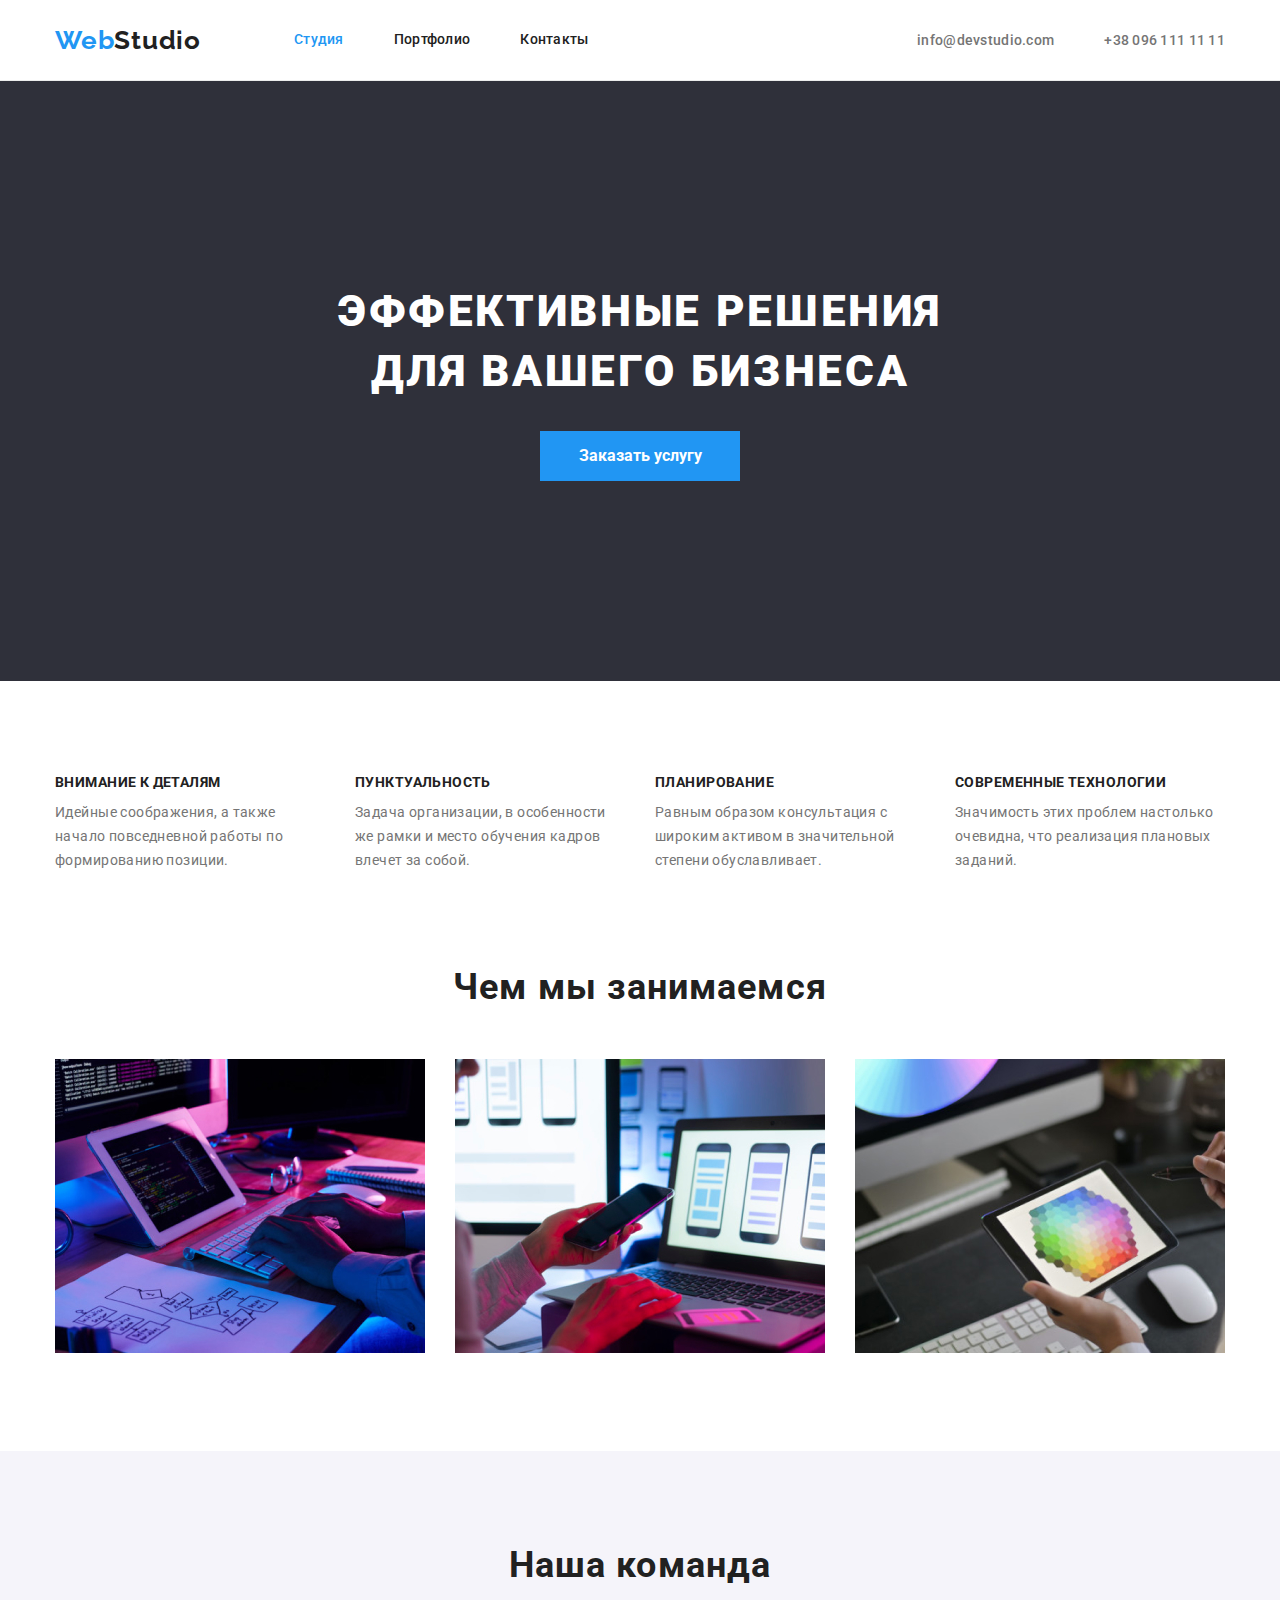
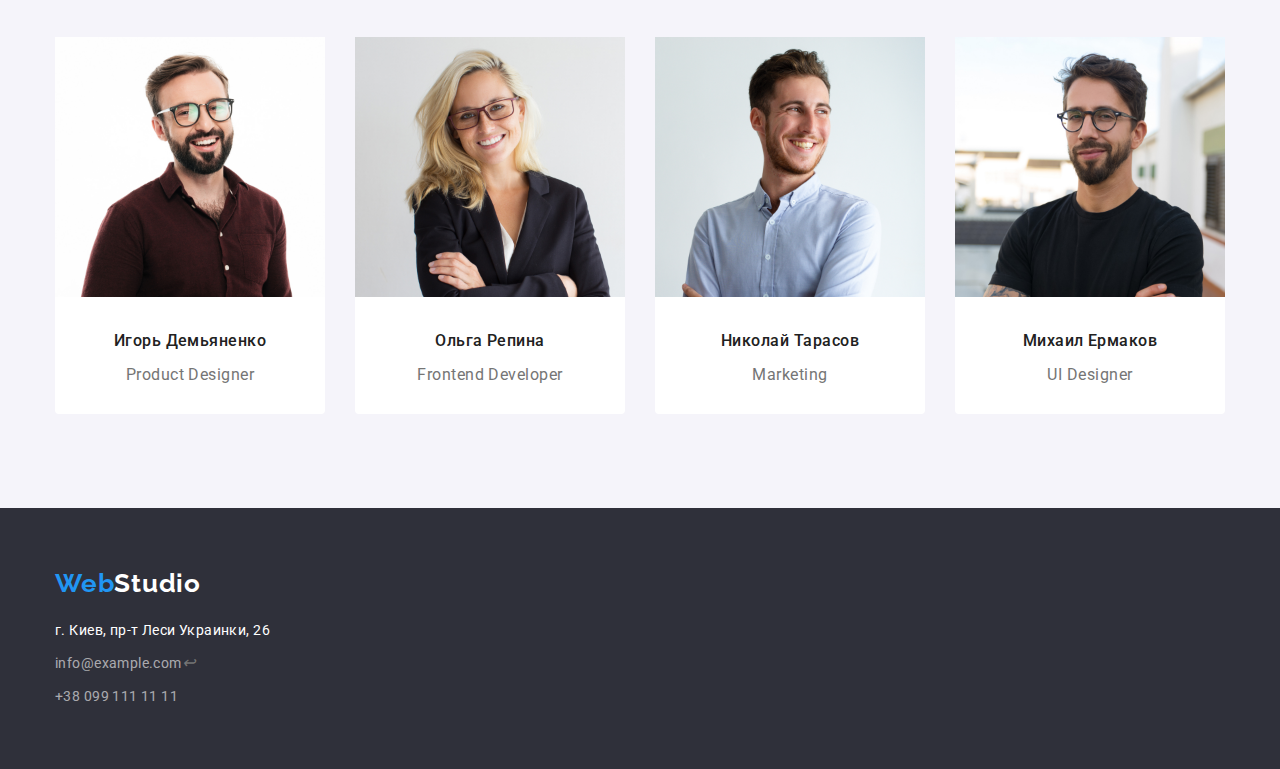
==== index.html @ 3832791e "clone repo" ====
<!DOCTYPE html>
<html lang="ru">
  <head>
    <meta charset="UTF-8" />
    <meta http-equiv="X-UA-Compatible" content="IE=edge" />
    <meta name="viewport" content="width=device-width, initial-scale=1.0" />
    <title>Home work #1</title>
    <link
      href="https://fonts.googleapis.com/css2?family=Raleway:wght@700&family=Roboto:wght@400;500;700;900&display=swap"
      rel="stylesheet"
    />
      <link
      rel="stylesheet"
      href="https://cdnjs.cloudflare.com/ajax/libs/modern-normalize/1.1.0/modern-normalize.min.css"
    />
    <link rel="stylesheet" href="./css/styles.css" />
  </head>
  <body>
    <header class="page-header">
        <nav class="conteiner header-nav">
          <a class="logo link" href="./index.html"
            ><span class="logo-accent">Web</span>Studio</a
          >

          <ul class="site-nav list">
            <li class="item"><a href="./index.html" class="link curent">Студия</a></li>
            <li class="item"><a href="./portfolio.html" class="link">Портфолио</a></li>
            <li class="item"><a href="" class="link">Контакты</a></li>
          </ul>
          <ul class="contact-nav  list">
            <li class="item">
              <a href="emailto:info@devstudio.com" class="e-mail-nav"
                >info@devstudio.com</a
              >
            </li>
            <li class="item">
              <a href="tel:+380961111111" class="tel-nav">+38 096 111 11 11</a>
            </li>
          </ul>
        </nav>
    </header>

    <main>
      <section class="hero">
        <h1 class="hero-title">Эффективные решения для вашего бизнеса</h1>
        <button type="button" class="hero-button">Заказать услугу</button>
      </section>
      <section class="section">
        <div class="conteiner">
          <h2 class="section-title block">Наши преимущества</h2>
          <ul class="list feature-list">
          <li class="feature-margine">
            <h3 class="list-title">Внимание к деталям</h3>
            <p class="list-text">
              Идейные соображения, а также начало повседневной работы по
              формированию позиции.
            </p>
          </li>
          <li class="feature-margine">
            <h3 class="list-title">Пунктуальность</h3>
            <p class="list-text">
              Задача организации, в особенности же рамки и место обучения кадров
              влечет за собой.
            </p>
          </li>
          <li class="feature-margine">
            <h3 class="list-title">Планирование</h3>
            <p class="list-text">
              Равным образом консультация с широким активом в значительной
              степени обуславливает.
            </p>
          </li>
          <li class="feature-margine">
            <h3 class="list-title">Современные технологии</h3>
            <p class="list-text">
              Значимость этих проблем настолько очевидна, что реализация
              плановых заданий.
            </p>
          </li>
        </ul>
      </section></div>
        
      <section class="section no-padding">
        <div class="conteiner">
          <h2 class="section-title">Чем мы занимаемся</h2>
        <ul class="pictures list">
          <li class="img-margine">
            <img
              src="./images/quality1.jpg"
              width="370"
              alt="Верстка , скилет , внешнее оформление"
            />
          </li>
          <li class="img-margine">
            <img
              src="./images/quality2.jpg"
              width="370"
              alt="Мобильная разработка"
            />
          </li>
          <li class="img-margine">
            <img src="./images/quality3.jpg" width="370" alt="Стилистика" />
          </li>
        </ul>
      </section>

      <section class="section teams-title">
        <div class="conteiner">
          <h2 class="section-title">Наша команда</h2>
        <ul class="comunity-title list">
          <li class="picture-margine">
            <img class="person"
              src="./images/productdesigner.jpg"
              width="270"
              alt="Дизайнер продукта"
            />
            <div class="posution">
              <h3 class="team-title">Игорь Демьяненко</h3>
              <p class="person-title">Product Designer</p>
            </div>
          </li>
          <li class="picture-margine">
            <img class="person"
              src="./images/frontenddeveloper.jpg"
              width="270"
              alt="Фронтенд-разработчик"
            />
            <div class="posution">
              <h3 class="team-title">Ольга Репина</h3>
              <p class="person-title">Frontend Developer</p>
            </div>
          </li>
          <li class="picture-margine">
            <img class="person"
            src="./images/marketing.jpg" width="270" alt="Маркетинг" />
            <div class="posution">
              <h3 class="team-title">Николай Тарасов</h3>
              <p class="person-title">Marketing</p>
            </div>
          </li>
          <li class="picture-margine">
            <img class="person"
              src="./images/uidesigner.jpg"
              width="270"
              alt="Дизайнер пользовательского интерфейса"
            />
            <div class="posution">
               <h3 class="team-title">Михаил Ермаков</h3>
              <p class="person-title">UI Designer</p>
            </div>
          </li>
        </ul>
        </div>
      </section>
        </div>
    </main>

    <footer class="main-footer ">
      <div class="conteiner">
        <a href="./index.html" class="logo link"
        ><span class="logo-accent">Web</span
        ><span class="logostudia-accent">Studio</span></a
      >
      <address>
        <ul class="list">
          <li class="adress-margin">
            <a
              href="https://www.google.com/maps/d/viewer?mid=10uSM3H-mIU3GznYo2szRIEphczw&hl=en_US&ll=50.42732700000001%2C30.538092&z=17"
              class="map"
              target="_blank"
              rel="noopener noreferrer"
              >г. Киев, пр-т Леси Украинки, 26</a
            >
          </li>
          <li class="contact-margin">
            <a href="mailto:info@example.com" class="footer-info"
              >info@example.com</a
            >↩
          </li>
          <li class="contact-margin">
            <a href="tel:+380991111111" class="footer-info"
              >+38 099 111 11 11</a
            >
          </li>
        </ul>
      </address>
      </div>
    </footer>
  </body>
</html>
---- css/styles.css ----
:root {
  --primary-text-color: #757575;
  --main-black-color: #212121;
  --accent-color: #2196f3;
  --main-white-color: #ffffff;
  --hero-footer-backgraund-color: #2f303a;
  --section-team-background-color: #f5f4fa;
  --contacts-text-color: rgba(255, 255, 255, 0.6);
}

body {
  background-color: var(--main-white-color);
  color: var(--primary-text-color);
  font-family: Roboto, sans-serif;
}
.list {
  padding: 0;
  margin: 0;
  list-style: none;
}
.block {
  position: absolute;
  width: 1px;
  height: 1px;
  margin: -1px;
  border: 0;
  padding: 0;

  white-space: nowrap;
  clip-path: inset(100%);
  clip: rect(0 0 0 0);
  overflow: hidden;
}
/* reset */
h1,
h2,
h3,
h4,
h5,
p,
ul {
  margin: 0;
  padding: 0;
  border: 0;
  font-size: 100%;
  font: inherit;
  vertical-align: baseline;
}

/* Header */
.page-header {
  border-bottom: 1px solid #ececec;
}

.header-nav {
  display: flex;
  align-items: center;
}
.conteiner {
  margin-left: auto;
  margin-right: auto;
  width: 1200px;
  padding-left: 15px;
  padding-right: 15px;
}
.logo {
  color: var(--main-black-color);
  font-family: "Raleway", cursive;
  font-weight: 700;
  font-size: 26px;
  line-height: 1.19;
  letter-spacing: 0.03em;
  text-decoration: none;
}
.logo-accent {
  color: var(--accent-color);
}
.site-nav {
  display: flex;
  margin-left: 93px;
}
.site-nav .item {
  margin-right: 50px;
}
.site-nav .item:last-child {
  margin-right: 0;
}
.site-nav .link {
  display: block;
  padding-top: 32px;
  padding-bottom: 32px;

  color: var(--main-black-color);
  font-weight: 500;
  font-size: 14px;
  line-height: 1.14;
  letter-spacing: 0.02em;
  text-decoration: none;
}
.site-nav .link:hover,
.site-nav .link:focus {
  color: var(--accent-color);
}
.site-nav .link.curent {
  color: var(--accent-color);
}
.contact-nav a {
  color: var(--primary-text-color);
  font-weight: 500;
  font-size: 14px;
  line-height: 1.14px;
  letter-spacing: 0.02em;
  text-decoration: none;
}
.contact-nav a:hover,
.contact-nav a:focus {
  color: var(--accent-color);
}
.contact-nav {
  display: flex;
  margin-left: auto;
}
.contact-nav .item + .item {
  margin-left: 50px;
}

/* Main
 Эффективные решения для вашего бизнеса */
.hero {
  padding-top: 200px;
  padding-bottom: 200px;
}
.hero-title {
  margin-top: 0px;
  margin-bottom: 30px;
  margin-left: auto;
  margin-right: auto;

  color: var(--main-white-color);
  font-weight: 900;
  font-size: 44px;
  line-height: 1.37;
  text-transform: uppercase;
  letter-spacing: 0.06em;
  text-align: center;
  width: 700px;
}
.hero {
  text-align: center;
  background: var(--hero-footer-backgraund-color);
}
.hero-button {
  width: 200px;
  height: 50px;
  color: var(--main-white-color);
  background: var(--accent-color);
  font-family: inherit;
  font-weight: 700;
  font-size: 16px;
  line-height: 1.9;
  border-width: 0;
}
.section {
  padding-top: 94px;
  padding-bottom: 94px;
}
.feature-list {
  display: flex;
  margin-top: 0;
  margin-bottom: 10;
}
/* Чем занимаемся */
.section-title {
  margin-bottom: 50px;
  margin-top: 0;

  color: var(--main-black-color);
  font-weight: 700;
  font-size: 36px;
  line-height: 1.16;
  letter-spacing: 0.03em;
  text-align: center;
}
/* Наши преимущества */
.feature-list .feature-margine + .feature-margine {
  margin-left: 30px;
}
.list-title {
  margin-top: 0;
  margin-bottom: 10px;

  color: var(--main-black-color);
  font-weight: 700;
  font-size: 14px;
  line-height: 1.14;
  letter-spacing: 0.03em;
  text-transform: uppercase;
}
.list-text {
  margin-top: 10px;
  margin-bottom: 0;
  width: 270px;

  color: var(--primary-text-color);
  font-size: 14px;
  line-height: 1.7;
  letter-spacing: 0.03em;
}

/* cards */
.section.no-padding {
  padding-top: 0;
  padding-bottom: 94px;
}
.pictures {
  display: flex;
}
.pictures .img-margine + .img-margine {
  margin-left: 30px;
}
/* Наша команда */
.teams-title {
  background: var(--section-team-background-color);
}
.comunity-title {
  display: flex;
  margin-right: 30px;
}
.comunity-title .picture-margine + .picture-margine {
  margin-left: 30px;
}
/* .person {
  margin-bottom: 30px;
} */
.person {
  display: block;
}
.posution {
  padding-top: 30px;
  padding-bottom: 30px;
}
.team-title {
  margin-top: 0;
  margin-bottom: 10px;
  text-align: center;

  color: var(--main-black-color);
  font-weight: 500;
  font-size: 16px;
  line-height: 1.8;
  letter-spacing: 0.03em;
}
.person-title {
  margin-top: 0px;
  text-align: center;
  margin-bottom: 0;

  font-size: 16px;
  line-height: 1.18;
  letter-spacing: 0.03em;
}
.picture-margine {
  border-radius: 0px 0px 4px 4px;
  background: var(--main-white-color);
}
/* footer */
.main-footer {
  padding-top: 60px;
  padding-bottom: 60px;

  background: var(--hero-footer-backgraund-color);
  text-decoration: none;
}

.adress-margin {
  margin-top: 20px;
  margin-bottom: 9px;
}
.contact-margin {
  margin-bottom: 9px;
}
.contact-margin:last-child {
  margin-bottom: 0%;
}
.logostudia-accent {
  color: var(--main-white-color);
}
.map {
  color: var(--main-white-color);
  font-size: 14px;
  line-height: 1.71;
  letter-spacing: 0.03em;
  text-decoration: none;
  font-style: normal;
}
.map:hover,
.map:focus {
  color: var(--accent-color);
}
.footer-info {
  color: var(--contacts-text-color);
  font-size: 14px;
  line-height: 1.71;
  letter-spacing: 0.03em;
  text-decoration: none;
  font-style: normal;
}
.footer-info:hover,
.foter-info:focus {
  color: var(--accent-color);
}
/* Portfolio */
.all-content {
  padding-top: 100px;
  padding-bottom: 94px;
}
.main-portfolio {
  margin-top: 0;
  margin-bottom: 0;
  display: none;
}
.button-nav:hover,
.button-nav:focus {
  color: var(--main-white-color);
  background: var(--accent-color);
}
.filters {
  display: flex;
  justify-content: center;
  margin-bottom: 50px;
}
.filter-main {
  margin-left: 8px;
}
.button-nav {
  padding: 6px 22px;
  border-radius: 4px;
  font-family: Roboto, sans-serif;
  border-width: 0;
  color: var(--main-black-color);
  font-weight: 500;
  font-size: 16px;
  line-height: 1.6;
  text-align: center;
  letter-spacing: 0.03em;
  cursor: pointer;
  background: var(--section-team-background-color);
}
/* pictures filters */
.portfolio-filters {
  display: flex;
  flex-wrap: wrap;
  margin-bottom: -30px;
}
.pictures-filters {
}
.project {
  margin-right: 30px;
  margin-bottom: 30px;
  outline: 1px solid #eeeeee;
}
.project:nth-child(3n) {
  margin-right: 0;
}
.project.project:ntn-last-child(-n + 3) {
  margin-bottom: 0;
}

.project-title {
  margin-bottom: 4px;

  font-weight: 700;
  font-size: 18px;
  line-height: 2;
  letter-spacing: 0.06em;
  color: var(--main-black-color);
}
.project-text {
  padding: 20px 24px;
}
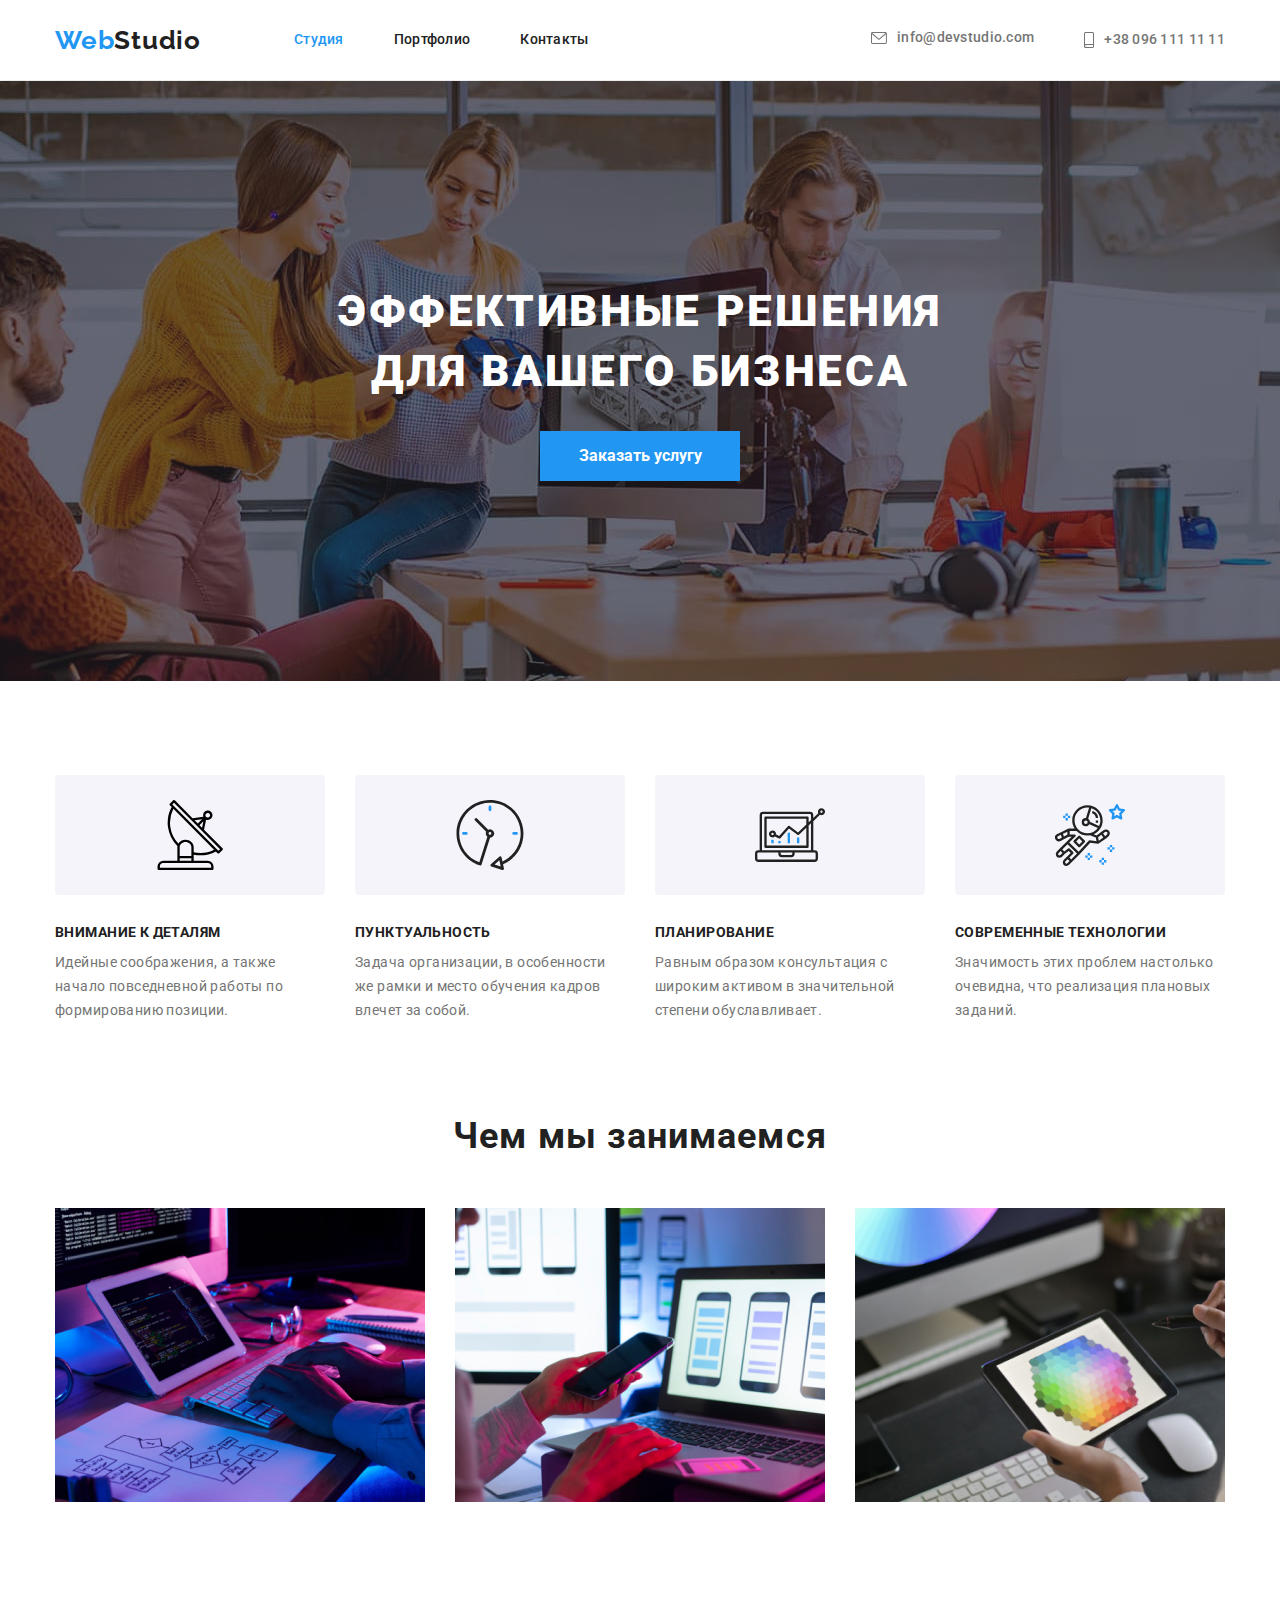
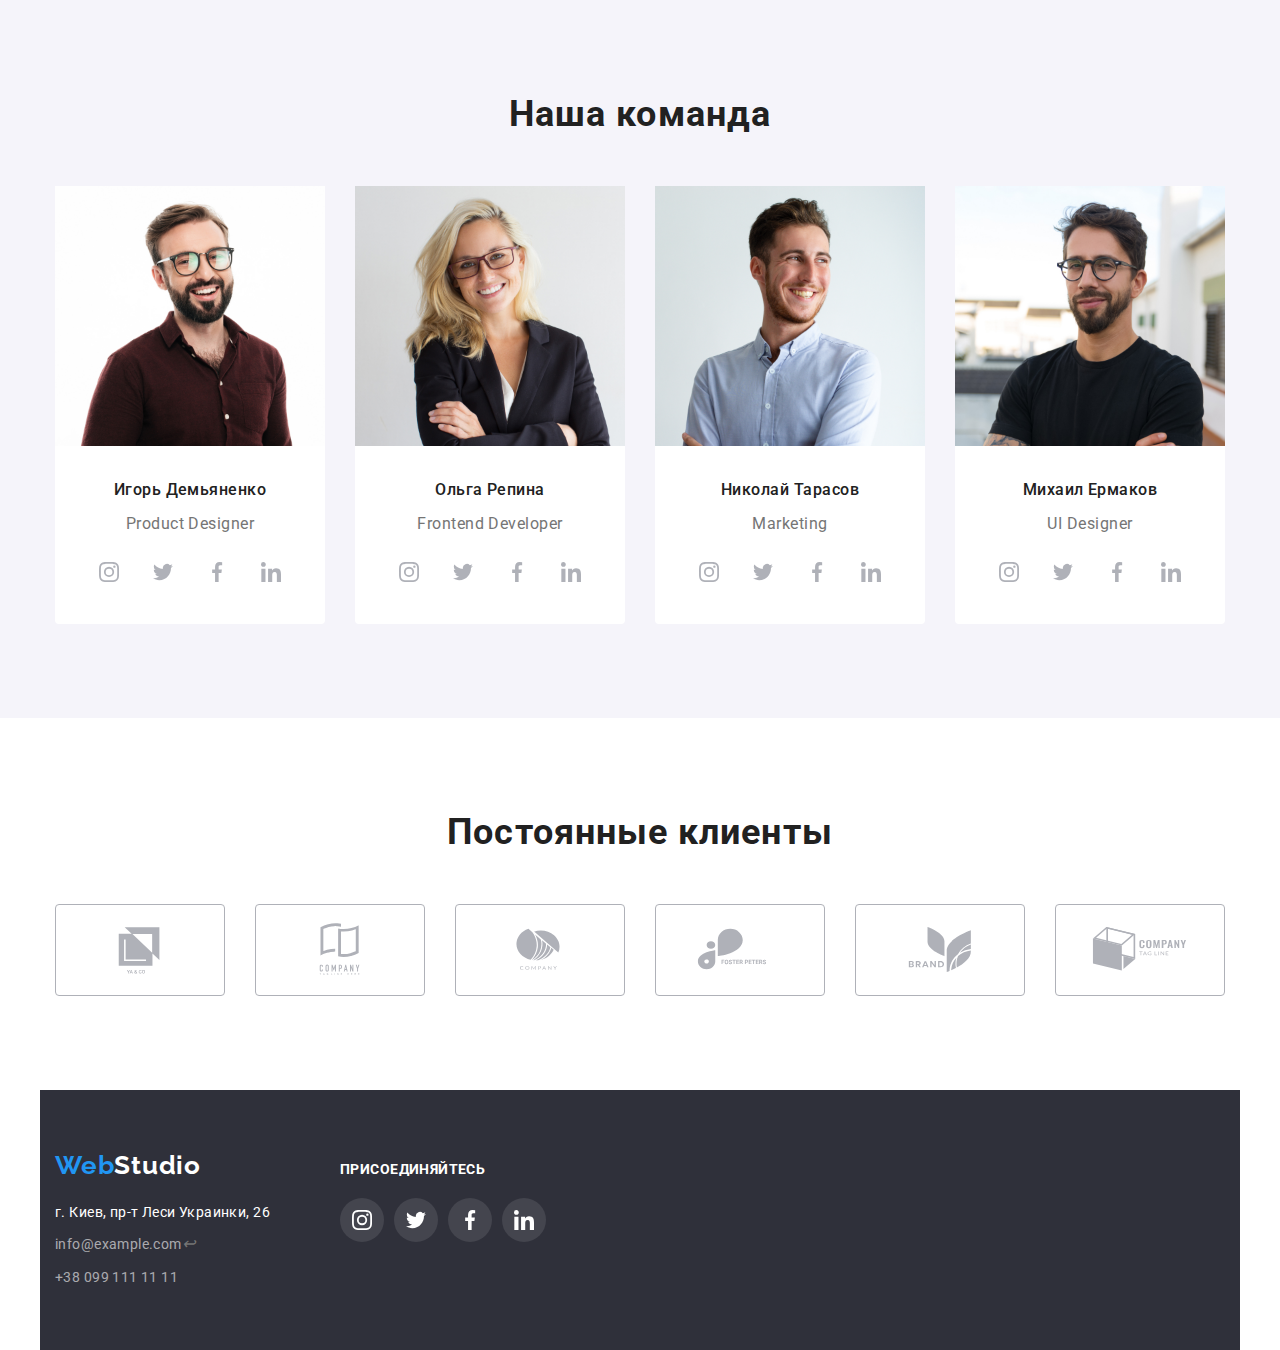
==== commit 5efc4aed: "homework did" ====
--- a/index.html
+++ b/index.html
@@ -4,12 +4,12 @@
     <meta charset="UTF-8" />
     <meta http-equiv="X-UA-Compatible" content="IE=edge" />
     <meta name="viewport" content="width=device-width, initial-scale=1.0" />
-    <title>Home work #1</title>
+    <title>Home work #4</title>
     <link
       href="https://fonts.googleapis.com/css2?family=Raleway:wght@700&family=Roboto:wght@400;500;700;900&display=swap"
       rel="stylesheet"
     />
-      <link
+    <link
       rel="stylesheet"
       href="https://cdnjs.cloudflare.com/ajax/libs/modern-normalize/1.1.0/modern-normalize.min.css"
     />
@@ -17,27 +17,43 @@
   </head>
   <body>
     <header class="page-header">
-        <nav class="conteiner header-nav">
-          <a class="logo link" href="./index.html"
-            ><span class="logo-accent">Web</span>Studio</a
-          >
+      <nav class="conteiner header-nav">
+        <a class="logo link" href="./index.html"
+          ><span class="logo-accent">Web</span>Studio</a
+        >
 
-          <ul class="site-nav list">
-            <li class="item"><a href="./index.html" class="link curent">Студия</a></li>
-            <li class="item"><a href="./portfolio.html" class="link">Портфолио</a></li>
-            <li class="item"><a href="" class="link">Контакты</a></li>
-          </ul>
-          <ul class="contact-nav  list">
-            <li class="item">
-              <a href="emailto:info@devstudio.com" class="e-mail-nav"
-                >info@devstudio.com</a
-              >
-            </li>
-            <li class="item">
-              <a href="tel:+380961111111" class="tel-nav">+38 096 111 11 11</a>
-            </li>
-          </ul>
-        </nav>
+        <ul class="site-nav list">
+          <li class="item">
+            <a href="./index.html" class="link curent">Студия</a>
+          </li>
+          <li class="item">
+            <a href="./portfolio.html" class="link">Портфолио</a>
+          </li>
+          <li class="item"><a href="" class="link">Контакты</a></li>
+        </ul>
+        <ul class="contact-nav list">
+          <li class="item">
+            <a href="emailto:info@devstudio.com" class="e-mail-nav">
+              <svg class="icon-envelope">
+                <use
+                  href="./images/iconsvg/symbol-defs.svg#icon-envelope"
+                ></use>
+              </svg>
+              info@devstudio.com
+            </a>
+          </li>
+          <li class="item">
+            <a href="tel:+380961111111" class="tel-nav">
+              <svg class="icon-smartphone">
+                <use
+                  href="./images/iconsvg/symbol-defs.svg#icon-smartphone"
+                ></use>
+              </svg>
+              +38 096 111 11 11</a
+            >
+          </li>
+        </ul>
+      </nav>
     </header>
 
     <main>
@@ -49,142 +65,429 @@
         <div class="conteiner">
           <h2 class="section-title block">Наши преимущества</h2>
           <ul class="list feature-list">
-          <li class="feature-margine">
-            <h3 class="list-title">Внимание к деталям</h3>
-            <p class="list-text">
-              Идейные соображения, а также начало повседневной работы по
-              формированию позиции.
-            </p>
-          </li>
-          <li class="feature-margine">
-            <h3 class="list-title">Пунктуальность</h3>
-            <p class="list-text">
-              Задача организации, в особенности же рамки и место обучения кадров
-              влечет за собой.
-            </p>
-          </li>
-          <li class="feature-margine">
-            <h3 class="list-title">Планирование</h3>
-            <p class="list-text">
-              Равным образом консультация с широким активом в значительной
-              степени обуславливает.
-            </p>
-          </li>
-          <li class="feature-margine">
-            <h3 class="list-title">Современные технологии</h3>
-            <p class="list-text">
-              Значимость этих проблем настолько очевидна, что реализация
-              плановых заданий.
-            </p>
-          </li>
-        </ul>
-      </section></div>
-        
+            <li class="feature-margine">
+              <div class="icon-section">
+                <svg class="icon-hero">
+                  <use
+                    href="./images/iconsvg/symbol-defs.svg#icon-logoantenna"
+                  ></use>
+                </svg>
+              </div>
+              <h3 class="list-title">Внимание к деталям</h3>
+              <p class="list-text">
+                Идейные соображения, а также начало повседневной работы по
+                формированию позиции.
+              </p>
+            </li>
+            <li class="feature-margine">
+              <div class="icon-section">
+                <svg class="icon-hero">
+                  <use href="./images/iconsvg/symbol-defs.svg#icon-clock"></use>
+                </svg>
+              </div>
+              <h3 class="list-title">Пунктуальность</h3>
+              <p class="list-text">
+                Задача организации, в особенности же рамки и место обучения
+                кадров влечет за собой.
+              </p>
+            </li>
+            <li class="feature-margine">
+              <div class="icon-section">
+                <svg class="icon-hero">
+                  <use
+                    href="./images/iconsvg/symbol-defs.svg#icon-laptop"
+                  ></use>
+                </svg>
+              </div>
+              <h3 class="list-title">Планирование</h3>
+              <p class="list-text">
+                Равным образом консультация с широким активом в значительной
+                степени обуславливает.
+              </p>
+            </li>
+            <li class="feature-margine">
+              <div class="icon-section">
+                <svg class="icon-hero">
+                  <use
+                    href="./images/iconsvg/symbol-defs.svg#icon-astronaut"
+                  ></use>
+                </svg>
+              </div>
+              <h3 class="list-title">Современные технологии</h3>
+              <p class="list-text">
+                Значимость этих проблем настолько очевидна, что реализация
+                плановых заданий.
+              </p>
+            </li>
+          </ul>
+        </div>
+      </section>
+
       <section class="section no-padding">
         <div class="conteiner">
           <h2 class="section-title">Чем мы занимаемся</h2>
-        <ul class="pictures list">
-          <li class="img-margine">
-            <img
-              src="./images/quality1.jpg"
-              width="370"
-              alt="Верстка , скилет , внешнее оформление"
-            />
-          </li>
-          <li class="img-margine">
-            <img
-              src="./images/quality2.jpg"
-              width="370"
-              alt="Мобильная разработка"
-            />
-          </li>
-          <li class="img-margine">
-            <img src="./images/quality3.jpg" width="370" alt="Стилистика" />
-          </li>
-        </ul>
+          <ul class="pictures list">
+            <li class="img-margine">
+              <img
+                src="./images/quality1.jpg"
+                width="370"
+                alt="Верстка , скилет , внешнее оформление"
+              />
+            </li>
+            <li class="img-margine">
+              <img
+                src="./images/quality2.jpg"
+                width="370"
+                alt="Мобильная разработка"
+              />
+            </li>
+            <li class="img-margine">
+              <img src="./images/quality3.jpg" width="370" alt="Стилистика" />
+            </li>
+          </ul>
+        </div>
       </section>
 
       <section class="section teams-title">
         <div class="conteiner">
           <h2 class="section-title">Наша команда</h2>
-        <ul class="comunity-title list">
-          <li class="picture-margine">
-            <img class="person"
-              src="./images/productdesigner.jpg"
-              width="270"
-              alt="Дизайнер продукта"
-            />
-            <div class="posution">
-              <h3 class="team-title">Игорь Демьяненко</h3>
-              <p class="person-title">Product Designer</p>
-            </div>
-          </li>
-          <li class="picture-margine">
-            <img class="person"
-              src="./images/frontenddeveloper.jpg"
-              width="270"
-              alt="Фронтенд-разработчик"
-            />
-            <div class="posution">
-              <h3 class="team-title">Ольга Репина</h3>
-              <p class="person-title">Frontend Developer</p>
-            </div>
-          </li>
-          <li class="picture-margine">
-            <img class="person"
-            src="./images/marketing.jpg" width="270" alt="Маркетинг" />
-            <div class="posution">
-              <h3 class="team-title">Николай Тарасов</h3>
-              <p class="person-title">Marketing</p>
-            </div>
-          </li>
-          <li class="picture-margine">
-            <img class="person"
-              src="./images/uidesigner.jpg"
-              width="270"
-              alt="Дизайнер пользовательского интерфейса"
-            />
-            <div class="posution">
-               <h3 class="team-title">Михаил Ермаков</h3>
-              <p class="person-title">UI Designer</p>
-            </div>
-          </li>
-        </ul>
+          <ul class="comunity-title list">
+            <li class="picture-margine">
+              <img
+                class="person"
+                src="./images/productdesigner.jpg"
+                width="270"
+                alt="Дизайнер продукта"
+              />
+              <div class="posution">
+                <h3 class="team-title">Игорь Демьяненко</h3>
+                <p class="person-title">Product Designer</p>
+              </div>
+              <ul class="person-contacts list">
+                <li class="">
+                  <a class="link-networks" href="">
+                    <svg class="logo-networks">
+                      <use
+                        href="./images/iconsvg/symbol-defs.svg#icon-instagram"
+                      ></use>
+                    </svg>
+                  </a>
+                </li>
+                <li>
+                  <a href="" class="link-networks">
+                    <svg class="logo-networks">
+                      <use
+                        href="./images/iconsvg/symbol-defs.svg#icon-twitter"
+                      ></use>
+                    </svg>
+                  </a>
+                </li>
+                <li>
+                  <a href="" class="link-networks">
+                    <svg class="logo-networks">
+                      <use
+                        href="./images/iconsvg/symbol-defs.svg#icon-facebook"
+                      ></use>
+                    </svg>
+                  </a>
+                </li>
+                <li>
+                  <a href="" class="link-networks">
+                    <svg class="logo-networks">
+                      <use
+                        href="./images/iconsvg/symbol-defs.svg#icon-linkedin"
+                      ></use>
+                    </svg>
+                  </a>
+                </li>
+              </ul>
+            </li>
+            <li class="picture-margine">
+              <img
+                class="person"
+                src="./images/frontenddeveloper.jpg"
+                width="270"
+                alt="Фронтенд-разработчик"
+              />
+              <div class="posution">
+                <h3 class="team-title">Ольга Репина</h3>
+                <p class="person-title">Frontend Developer</p>
+              </div>
+              <ul class="person-contacts list">
+                <li class="">
+                  <a class="link-networks" href="">
+                    <svg class="logo-networks">
+                      <use
+                        href="./images/iconsvg/symbol-defs.svg#icon-instagram"
+                      ></use>
+                    </svg>
+                  </a>
+                </li>
+                <li>
+                  <a href="" class="link-networks">
+                    <svg class="logo-networks">
+                      <use
+                        href="./images/iconsvg/symbol-defs.svg#icon-twitter"
+                      ></use>
+                    </svg>
+                  </a>
+                </li>
+                <li>
+                  <a href="" class="link-networks">
+                    <svg class="logo-networks">
+                      <use
+                        href="./images/iconsvg/symbol-defs.svg#icon-facebook"
+                      ></use>
+                    </svg>
+                  </a>
+                </li>
+                <li>
+                  <a href="" class="link-networks">
+                    <svg class="logo-networks">
+                      <use
+                        href="./images/iconsvg/symbol-defs.svg#icon-linkedin"
+                      ></use>
+                    </svg>
+                  </a>
+                </li>
+              </ul>
+            </li>
+            <li class="picture-margine">
+              <img
+                class="person"
+                src="./images/marketing.jpg"
+                width="270"
+                alt="Маркетинг"
+              />
+              <div class="posution">
+                <h3 class="team-title">Николай Тарасов</h3>
+                <p class="person-title">Marketing</p>
+              </div>
+              <ul class="person-contacts list">
+                <li class="">
+                  <a class="link-networks" href="">
+                    <svg class="logo-networks">
+                      <use
+                        href="./images/iconsvg/symbol-defs.svg#icon-instagram"
+                      ></use>
+                    </svg>
+                  </a>
+                </li>
+                <li>
+                  <a href="" class="link-networks">
+                    <svg class="logo-networks">
+                      <use
+                        href="./images/iconsvg/symbol-defs.svg#icon-twitter"
+                      ></use>
+                    </svg>
+                  </a>
+                </li>
+                <li>
+                  <a href="" class="link-networks">
+                    <svg class="logo-networks">
+                      <use
+                        href="./images/iconsvg/symbol-defs.svg#icon-facebook"
+                      ></use>
+                    </svg>
+                  </a>
+                </li>
+                <li>
+                  <a href="" class="link-networks">
+                    <svg class="logo-networks">
+                      <use
+                        href="./images/iconsvg/symbol-defs.svg#icon-linkedin"
+                      ></use>
+                    </svg>
+                  </a>
+                </li>
+              </ul>
+            </li>
+            <li class="picture-margine">
+              <img
+                class="person"
+                src="./images/uidesigner.jpg"
+                width="270"
+                alt="Дизайнер пользовательского интерфейса"
+              />
+              <div class="posution">
+                <h3 class="team-title">Михаил Ермаков</h3>
+                <p class="person-title">UI Designer</p>
+              </div>
+              <ul class="person-contacts list">
+                <li class="">
+                  <a class="link-networks" href="">
+                    <svg class="logo-networks">
+                      <use
+                        href="./images/iconsvg/symbol-defs.svg#icon-instagram"
+                      ></use>
+                    </svg>
+                  </a>
+                </li>
+                <li>
+                  <a href="" class="link-networks">
+                    <svg class="logo-networks">
+                      <use
+                        href="./images/iconsvg/symbol-defs.svg#icon-twitter"
+                      ></use>
+                    </svg>
+                  </a>
+                </li>
+                <li>
+                  <a href="" class="link-networks">
+                    <svg class="logo-networks">
+                      <use
+                        href="./images/iconsvg/symbol-defs.svg#icon-facebook"
+                      ></use>
+                    </svg>
+                  </a>
+                </li>
+                <li>
+                  <a href="" class="link-networks">
+                    <svg class="logo-networks">
+                      <use
+                        href="./images/iconsvg/symbol-defs.svg#icon-linkedin"
+                      ></use>
+                    </svg>
+                  </a>
+                </li>
+              </ul>
+            </li>
+          </ul>
         </div>
       </section>
+      <section class="section">
+        <div class="conteiner">
+          <h2 class="section-title">Постоянные клиенты</h2>
+          <ul class="company-section list">
+            <li class="company">
+              <a class="company-link" href="">
+                <svg class="company-logo">
+                  <use
+                    href="./images/iconsvg/symbol-defs.svg#icon-logofirst"
+                  ></use>
+                </svg>
+              </a>
+            </li>
+            <li class="company">
+              <a class="company-link" href="">
+                <svg class="company-logo">
+                  <use
+                    href="./images/iconsvg/symbol-defs.svg#icon-logosecond"
+                  ></use>
+                </svg>
+              </a>
+            </li>
+            <li class="company">
+              <a class="company-link" href="">
+                <svg class="company-logo">
+                  <use
+                    href="./images/iconsvg/symbol-defs.svg#icon-logothird"
+                  ></use>
+                </svg>
+              </a>
+            </li>
+            <li class="company">
+              <a class="company-link" href="">
+                <svg class="company-logo">
+                  <use
+                    href="./images/iconsvg/symbol-defs.svg#icon-logofourth"
+                  ></use>
+                </svg>
+              </a>
+            </li>
+            <li class="company">
+              <a class="company-link" href="">
+                <svg class="company-logo">
+                  <use
+                    href="./images/iconsvg/symbol-defs.svg#icon-logofifth"
+                  ></use>
+                </svg>
+              </a>
+            </li>
+            <li class="company">
+              <a class="company-link" href=""
+                ><svg class="company-logo">
+                  <use
+                    href="./images/iconsvg/symbol-defs.svg#icon-logosixth"
+                  ></use></svg
+              ></a>
+            </li>
+          </ul>
         </div>
+      </section>
     </main>
 
-    <footer class="main-footer ">
-      <div class="conteiner">
+    <footer class="main-footer conteiner">
+      <div>
         <a href="./index.html" class="logo link"
-        ><span class="logo-accent">Web</span
-        ><span class="logostudia-accent">Studio</span></a
-      >
-      <address>
-        <ul class="list">
-          <li class="adress-margin">
-            <a
-              href="https://www.google.com/maps/d/viewer?mid=10uSM3H-mIU3GznYo2szRIEphczw&hl=en_US&ll=50.42732700000001%2C30.538092&z=17"
-              class="map"
-              target="_blank"
-              rel="noopener noreferrer"
-              >г. Киев, пр-т Леси Украинки, 26</a
-            >
-          </li>
-          <li class="contact-margin">
-            <a href="mailto:info@example.com" class="footer-info"
-              >info@example.com</a
-            >↩
-          </li>
-          <li class="contact-margin">
-            <a href="tel:+380991111111" class="footer-info"
-              >+38 099 111 11 11</a
-            >
+          ><span class="logo-accent">Web</span
+          ><span class="logostudia-accent">Studio</span></a
+        >
+        <address>
+          <ul class="list">
+            <li class="adress-margin">
+              <a
+                href="https://www.google.com/maps/d/viewer?mid=10uSM3H-mIU3GznYo2szRIEphczw&hl=en_US&ll=50.42732700000001%2C30.538092&z=17"
+                class="map"
+                target="_blank"
+                rel="noopener noreferrer"
+                >г. Киев, пр-т Леси Украинки, 26</a
+              >
+            </li>
+            <li class="contact-margin">
+              <a href="mailto:info@example.com" class="footer-info"
+                >info@example.com</a
+              >↩
+            </li>
+            <li class="contact-margin">
+              <a href="tel:+380991111111" class="footer-info"
+                >+38 099 111 11 11</a
+              >
+            </li>
+          </ul>
+        </address>
+      </div>
+      <section class="footer-section">
+        <h4 class="footer-contact-title">присоединяйтесь</h4>
+        <ul class="footer-contact list">
+          <li>
+            <a class="footer-contact-link" href="">
+              <svg class="footer-networks">
+                <use
+                  href="./images/iconsvg/symbol-defs.svg#icon-footerinstagram"
+                ></use>
+              </svg>
+            </a>
+          </li>
+          <li>
+            <a class="footer-contact-link" href="">
+              <svg class="footer-networks">
+                <use
+                  href="./images/iconsvg/symbol-defs.svg#icon-footertwitter"
+                ></use>
+              </svg>
+            </a>
+          </li>
+          <li>
+            <a class="footer-contact-link" href="">
+              <svg class="footer-networks">
+                <use
+                  href="./images/iconsvg/symbol-defs.svg#icon-footerfacebook"
+                ></use>
+              </svg>
+            </a>
+          </li>
+          <li>
+            <a class="footer-contact-link" href="">
+              <svg class="footer-networks">
+                <use
+                  href="./images/iconsvg/symbol-defs.svg#icon-footerlinkedin"
+                ></use>
+              </svg>
+            </a>
           </li>
         </ul>
-      </address>
-      </div>
+      </section>
     </footer>
   </body>
 </html>
--- a/css/styles.css
+++ b/css/styles.css
@@ -56,6 +56,33 @@
   display: flex;
   align-items: center;
 }
+.e-mail-nav {
+  color: var(--primary-text-color);
+  display: flex;
+  align-items: center;
+}
+.e-mail-nav:hover {
+  color: var(--primary-text-color);
+}
+.icon-envelope {
+  width: 16px;
+  height: 12px;
+  fill: currentColor;
+  margin-right: 10px;
+}
+.tel-nav {
+  display: flex;
+  align-items: center;
+}
+.icon-smartphone {
+  width: 10px;
+  height: 16px;
+  fill: currentColor;
+  margin-right: 10px;
+}
+.icon-smartphone:hover {
+  fill: var(--accent-color);
+}
 .conteiner {
   margin-left: auto;
   margin-right: auto;
@@ -63,6 +90,10 @@
   padding-left: 15px;
   padding-right: 15px;
 }
+.icon-smartphone {
+  width: 10px;
+  height: 16px;
+}
 .logo {
   color: var(--main-black-color);
   font-family: "Raleway", cursive;
@@ -129,6 +160,22 @@
 .hero {
   padding-top: 200px;
   padding-bottom: 200px;
+  text-align: center;
+  background-color: var(--main-black-color);
+  background-image: linear-gradient(
+      to right,
+      rgba(47, 48, 58, 0.4),
+      rgba(47, 48, 58, 0.4)
+    ),
+    url(../images/team.jpg);
+  height: 600px;
+  max-width: 1600px;
+  background-repeat: no-repeat;
+  background-size: cover;
+  background-position: center;
+
+  margin-left: auto;
+  margin-right: auto;
 }
 .hero-title {
   margin-top: 0px;
@@ -145,10 +192,7 @@
   text-align: center;
   width: 700px;
 }
-.hero {
-  text-align: center;
-  background: var(--hero-footer-backgraund-color);
-}
+
 .hero-button {
   width: 200px;
   height: 50px;
@@ -181,10 +225,56 @@
   letter-spacing: 0.03em;
   text-align: center;
 }
+
+.company-section {
+  display: flex;
+}
+.company {
+}
+.company-link {
+  display: flex;
+  justify-content: center;
+  align-items: center;
+  width: 170px;
+  height: 92px;
+  border: 1px solid #afb1b8;
+  border-radius: 4px;
+  color: #afb1b8;
+}
+.company-logo {
+  width: 106px;
+  height: 60px;
+  fill: currentColor;
+}
+.company-link:hover,
+.company-link:focus {
+  color: var(--accent-color);
+  border-color: var(--accent-color);
+}
+.company-section .company + .company {
+  margin-left: 30px;
+}
+
 /* Наши преимущества */
 .feature-list .feature-margine + .feature-margine {
   margin-left: 30px;
 }
+.icon-section {
+  background-color: var(--section-team-background-color);
+  width: 270px;
+  height: 120px;
+  display: flex;
+  justify-content: center;
+  align-items: center;
+  margin-bottom: 30px;
+  border-radius: 4px;
+}
+
+.icon-hero {
+  width: 70px;
+  height: 70px;
+}
+
 .list-title {
   margin-top: 0;
   margin-bottom: 10px;
@@ -237,7 +327,7 @@
 }
 .posution {
   padding-top: 30px;
-  padding-bottom: 30px;
+  padding-bottom: 16px;
 }
 .team-title {
   margin-top: 0;
@@ -259,12 +349,41 @@
   line-height: 1.18;
   letter-spacing: 0.03em;
 }
+.person-contacts {
+  display: flex;
+  justify-content: center;
+}
+.link-networks {
+  display: flex;
+  align-items: center;
+  justify-content: center;
+  width: 44px;
+  height: 44px;
+  color: #afb1b8;
+}
+.link-networks:hover,
+.link-networks:focus {
+  background-color: var(--accent-color);
+  border-radius: 50%;
+  color: var(--main-white-color);
+}
+.person-contacts li + li {
+  margin-left: 10px;
+}
+.logo-networks {
+  width: 20px;
+  height: 20px;
+  fill: currentColor;
+}
+
 .picture-margine {
   border-radius: 0px 0px 4px 4px;
   background: var(--main-white-color);
+  padding-bottom: 30px;
 }
 /* footer */
 .main-footer {
+  display: flex;
   padding-top: 60px;
   padding-bottom: 60px;
 
@@ -309,6 +428,46 @@
 .foter-info:focus {
   color: var(--accent-color);
 }
+.footer-section {
+  padding-top: 12px;
+  margin-left: 70px;
+}
+.footer-contact-title {
+  font-weight: 700;
+  font-size: 14px;
+  line-height: 1.14;
+  letter-spacing: 0.03em;
+  text-transform: uppercase;
+  color: var(--main-white-color);
+}
+.footer-contact {
+  margin-top: 20px;
+  display: flex;
+}
+.footer-contact li + li {
+  margin-left: 10px;
+}
+.footer-contact-link {
+  display: flex;
+  justify-content: center;
+  align-items: center;
+  border-radius: 50%;
+  color: var(--main-white-color);
+  background-color: rgba(255, 255, 255, 0.1);
+  width: 44px;
+  height: 44px;
+}
+
+.footer-contact-link:hover,
+.footer-contact-link:focus {
+  background-color: var(--accent-color);
+}
+.footer-networks {
+  width: 20px;
+  height: 20px;
+  fill: currentColor;
+}
+
 /* Portfolio */
 .all-content {
   padding-top: 100px;
@@ -352,8 +511,6 @@
   flex-wrap: wrap;
   margin-bottom: -30px;
 }
-.pictures-filters {
-}
 .project {
   margin-right: 30px;
   margin-bottom: 30px;
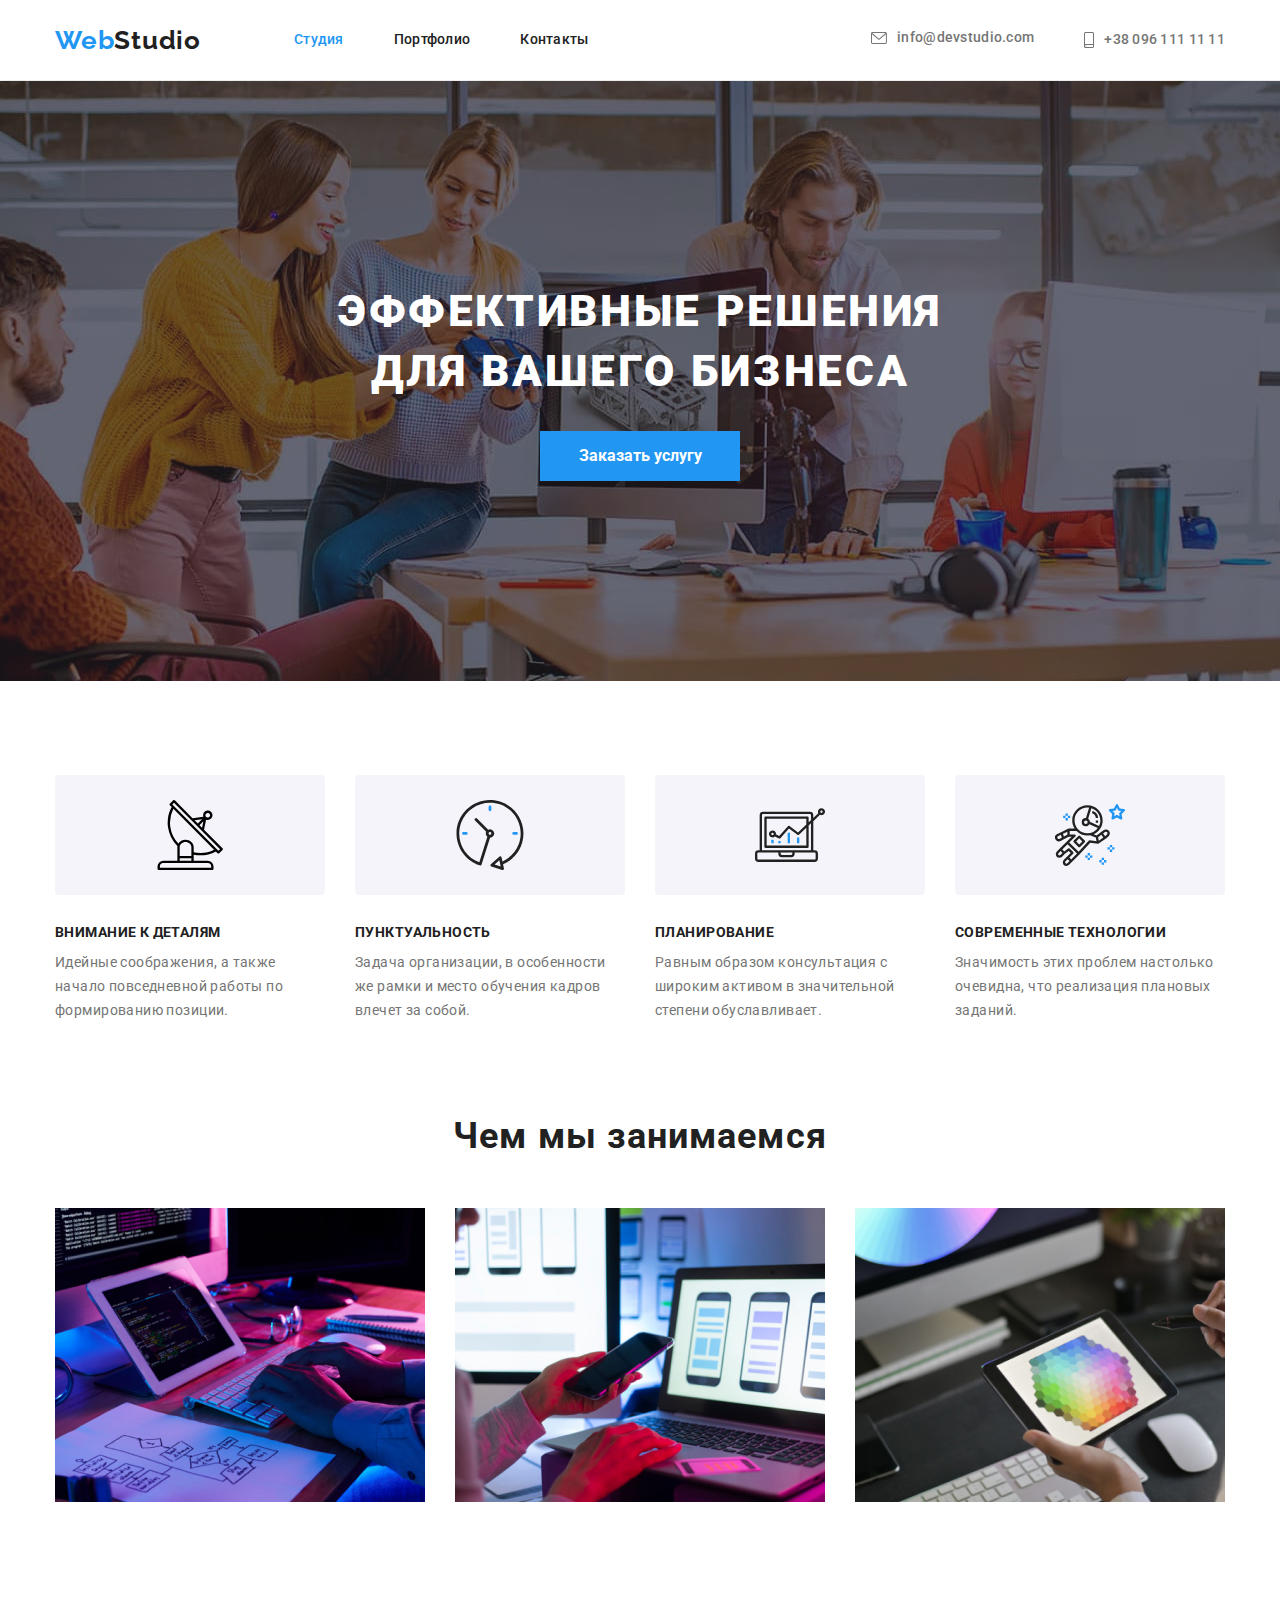
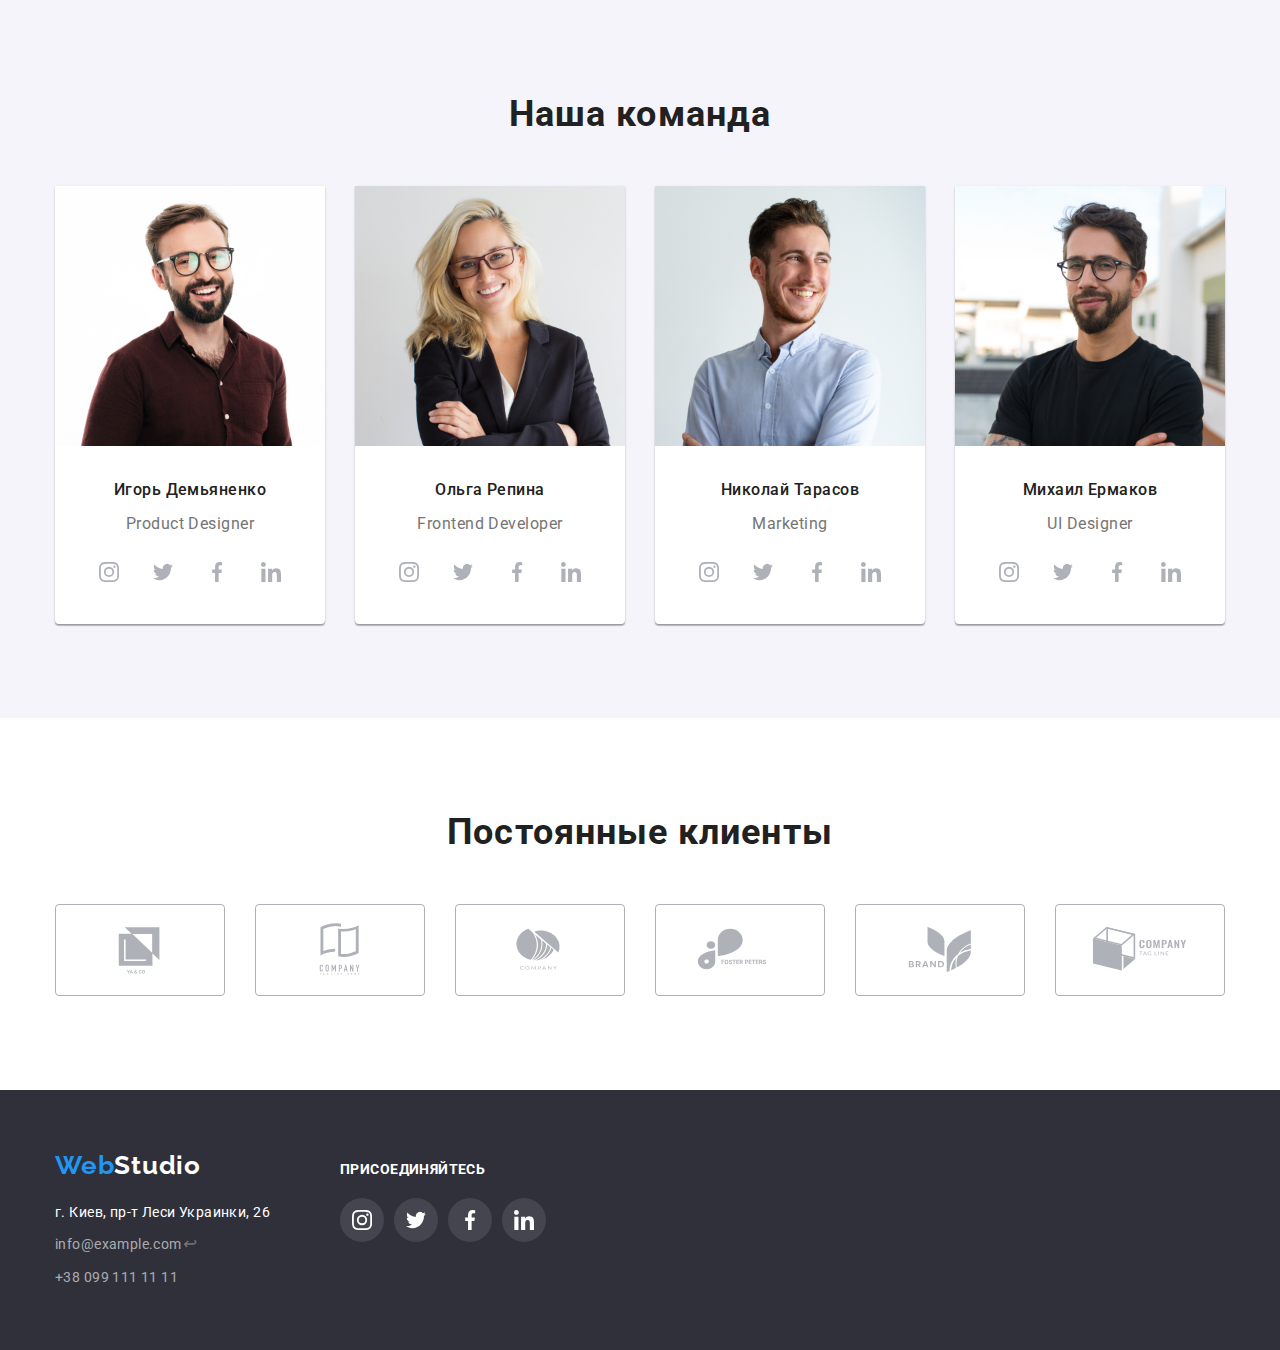
==== commit ba678abb: "fixed bug" ====
--- a/index.html
+++ b/index.html
@@ -417,77 +417,79 @@
       </section>
     </main>
 
-    <footer class="main-footer conteiner">
-      <div>
-        <a href="./index.html" class="logo link"
-          ><span class="logo-accent">Web</span
-          ><span class="logostudia-accent">Studio</span></a
-        >
-        <address>
-          <ul class="list">
-            <li class="adress-margin">
-              <a
-                href="https://www.google.com/maps/d/viewer?mid=10uSM3H-mIU3GznYo2szRIEphczw&hl=en_US&ll=50.42732700000001%2C30.538092&z=17"
-                class="map"
-                target="_blank"
-                rel="noopener noreferrer"
-                >г. Киев, пр-т Леси Украинки, 26</a
-              >
-            </li>
-            <li class="contact-margin">
-              <a href="mailto:info@example.com" class="footer-info"
-                >info@example.com</a
-              >↩
-            </li>
-            <li class="contact-margin">
-              <a href="tel:+380991111111" class="footer-info"
-                >+38 099 111 11 11</a
-              >
+    <footer class="main-footer">
+      <div class="conteiner main-footer-container">
+        <div>
+          <a href="./index.html" class="logo link"
+            ><span class="logo-accent">Web</span
+            ><span class="logostudia-accent">Studio</span></a
+          >
+          <address>
+            <ul class="list">
+              <li class="adress-margin">
+                <a
+                  href="https://www.google.com/maps/d/viewer?mid=10uSM3H-mIU3GznYo2szRIEphczw&hl=en_US&ll=50.42732700000001%2C30.538092&z=17"
+                  class="map"
+                  target="_blank"
+                  rel="noopener noreferrer"
+                  >г. Киев, пр-т Леси Украинки, 26</a
+                >
+              </li>
+              <li class="contact-margin">
+                <a href="mailto:info@example.com" class="footer-info"
+                  >info@example.com</a
+                >↩
+              </li>
+              <li class="contact-margin">
+                <a href="tel:+380991111111" class="footer-info"
+                  >+38 099 111 11 11</a
+                >
+              </li>
+            </ul>
+          </address>
+        </div>
+        <div class="footer-section">
+          <h4 class="footer-contact-title">присоединяйтесь</h4>
+          <ul class="footer-contact list">
+            <li>
+              <a class="footer-contact-link" href="">
+                <svg class="footer-networks">
+                  <use
+                    href="./images/iconsvg/symbol-defs.svg#icon-footerinstagram"
+                  ></use>
+                </svg>
+              </a>
+            </li>
+            <li>
+              <a class="footer-contact-link" href="">
+                <svg class="footer-networks">
+                  <use
+                    href="./images/iconsvg/symbol-defs.svg#icon-footertwitter"
+                  ></use>
+                </svg>
+              </a>
+            </li>
+            <li>
+              <a class="footer-contact-link" href="">
+                <svg class="footer-networks">
+                  <use
+                    href="./images/iconsvg/symbol-defs.svg#icon-footerfacebook"
+                  ></use>
+                </svg>
+              </a>
+            </li>
+            <li>
+              <a class="footer-contact-link" href="">
+                <svg class="footer-networks">
+                  <use
+                    href="./images/iconsvg/symbol-defs.svg#icon-footerlinkedin"
+                  ></use>
+                </svg>
+              </a>
             </li>
           </ul>
-        </address>
+        </div>
       </div>
-      <section class="footer-section">
-        <h4 class="footer-contact-title">присоединяйтесь</h4>
-        <ul class="footer-contact list">
-          <li>
-            <a class="footer-contact-link" href="">
-              <svg class="footer-networks">
-                <use
-                  href="./images/iconsvg/symbol-defs.svg#icon-footerinstagram"
-                ></use>
-              </svg>
-            </a>
-          </li>
-          <li>
-            <a class="footer-contact-link" href="">
-              <svg class="footer-networks">
-                <use
-                  href="./images/iconsvg/symbol-defs.svg#icon-footertwitter"
-                ></use>
-              </svg>
-            </a>
-          </li>
-          <li>
-            <a class="footer-contact-link" href="">
-              <svg class="footer-networks">
-                <use
-                  href="./images/iconsvg/symbol-defs.svg#icon-footerfacebook"
-                ></use>
-              </svg>
-            </a>
-          </li>
-          <li>
-            <a class="footer-contact-link" href="">
-              <svg class="footer-networks">
-                <use
-                  href="./images/iconsvg/symbol-defs.svg#icon-footerlinkedin"
-                ></use>
-              </svg>
-            </a>
-          </li>
-        </ul>
-      </section>
     </footer>
   </body>
 </html>
--- a/css/styles.css
+++ b/css/styles.css
@@ -229,8 +229,7 @@
 .company-section {
   display: flex;
 }
-.company {
-}
+
 .company-link {
   display: flex;
   justify-content: center;
@@ -380,17 +379,22 @@
   border-radius: 0px 0px 4px 4px;
   background: var(--main-white-color);
   padding-bottom: 30px;
+  box-shadow: 0px 1px 3px rgba(0, 0, 0, 0.12), 0px 1px 1px rgba(0, 0, 0, 0.14),
+    0px 2px 1px rgba(0, 0, 0, 0.2);
+  border-radius: 0px 0px 4px 4px;
 }
 /* footer */
 .main-footer {
-  display: flex;
   padding-top: 60px;
   padding-bottom: 60px;
 
   background: var(--hero-footer-backgraund-color);
   text-decoration: none;
 }
-
+.main-footer-container {
+  display: flex;
+  align-items: baseline;
+}
 .adress-margin {
   margin-top: 20px;
   margin-bottom: 9px;
@@ -429,7 +433,6 @@
   color: var(--accent-color);
 }
 .footer-section {
-  padding-top: 12px;
   margin-left: 70px;
 }
 .footer-contact-title {
@@ -470,7 +473,7 @@
 
 /* Portfolio */
 .all-content {
-  padding-top: 100px;
+  padding-top: 94px;
   padding-bottom: 94px;
 }
 .main-portfolio {
@@ -535,3 +538,9 @@
 .project-text {
   padding: 20px 24px;
 }
+.project-info {
+  font-weight: 400;
+  font-size: 16px;
+  line-height: calc(30 / 16);
+  letter-spacing: 0.03em;
+}
